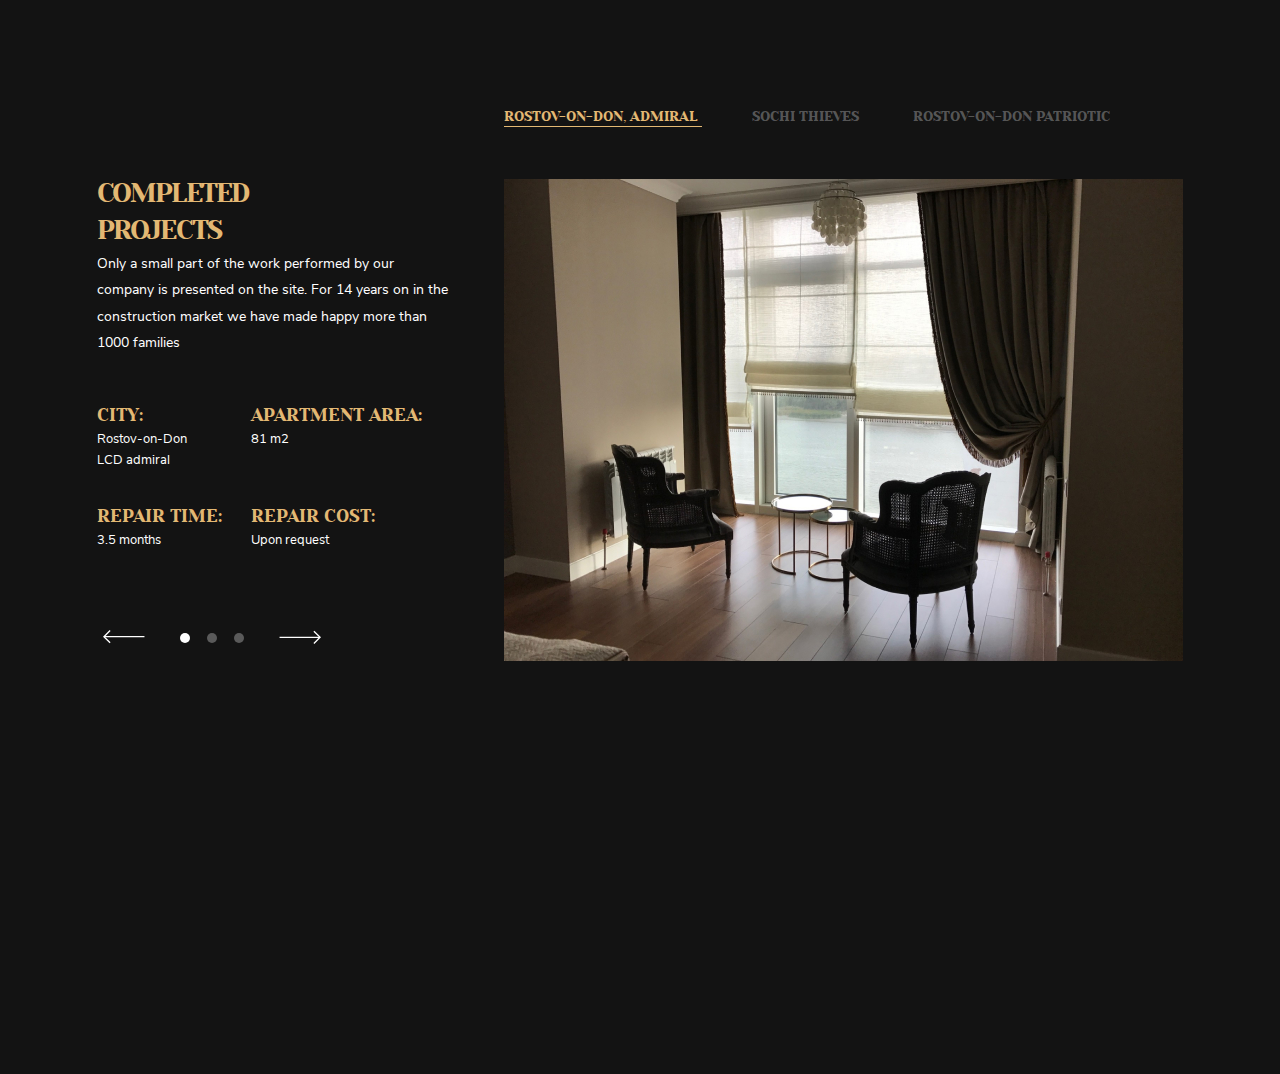
==== imdex.html @ c3ad8a21 "Init css" ====
<!DOCTYPE html>
<html lang="en">

<head>
    <meta charset="UTF-8">
    <meta http-equiv="X-UA-Compatible" content="IE=edge">
    <meta name="viewport" content="width=device-width, initial-scale=1.0">
    <title>Document</title>
    <link rel="stylesheet" href="css/style.css">
    <script src="js/script.js" defer></script>
</head>

<body>
    <section class="main-projects">
        <div class="container main-projects__content">
            <div class="main-project__top">
                <h2 id="projects" class="main-projects__h2">Completed<br> projects</h2>
                <p class="main-projects__p">Only a small part of the work performed by our company is presented on
                    the site. For 14 years on in the construction
                    market we have made happy more than 1000 families</p>
            </div>
            <div class="main-projects__left">

                <div class="main-projects__container">
                    <div class="main-projects__block">
                        <h3 class="main-projects__h3">City:</h3>
                        <span class="main-projects__text">Rostov-on-Don<br>
                            LCD admiral</span>
                    </div>
                    <div class="main-projects__block">
                        <h3 class="main-projects__h3">apartment area:</h3>
                        <span class="main-projects__text">81 m2</span>
                    </div>
                    <div class="main-projects__block">
                        <h3 class="main-projects__h3">Repair time:</h3>
                        <span class="main-projects__text">3.5 months</span>
                    </div>
                    <div class="main-projects__block">
                        <h3 class="main-projects__h3">Repair Cost:</h3>
                        <span class="main-projects__text">Upon request</span>
                    </div>
                </div>
                <div class="main-projects__slider-nav">
                    <button class="button-left">
                        <svg class="arrow-left" width="42" height="14" viewBox="0 0 42 14" fill="none"
                            xmlns="http://www.w3.org/2000/svg">
                            <path fill-rule="evenodd" clip-rule="evenodd"
                                d="M6.63807 13.2761L2.29917e-05 6.63808L6.63807 3.80641e-05L7.58563 0.947606L1.89516 6.63808L7.58563 12.3286L6.63807 13.2761Z">
                            </path>
                            <path fill-rule="evenodd" clip-rule="evenodd"
                                d="M0.947579 5.96828L41.4556 5.96829L41.4556 7.30835L0.947578 7.30834L0.947579 5.96828Z">
                            </path>
                        </svg>
                    </button>
                    <button class="button-center active-button"></button>
                    <button class="button-center"></button>
                    <button class="button-center"></button>
                    <button class="button-right">
                        <svg class="arrow-right" width="42" height="14" viewBox="0 0 42 14" fill="none"
                            xmlns="http://www.w3.org/2000/svg">
                            <path fill-rule="evenodd" clip-rule="evenodd"
                                d="M6.63807 13.2761L2.29917e-05 6.63808L6.63807 3.80641e-05L7.58563 0.947606L1.89516 6.63808L7.58563 12.3286L6.63807 13.2761Z">
                            </path>
                            <path fill-rule="evenodd" clip-rule="evenodd"
                                d="M0.947579 5.96828L41.4556 5.96829L41.4556 7.30835L0.947578 7.30834L0.947579 5.96828Z">
                            </path>
                        </svg>
                    </button>
                </div>

            </div>

            <div class="main-projects__right">
                <nav class="main-projects__nav">
                    <a href="#" class="active" title="Rostov-on-Don, Admiral">
                        Rostov-on-Don, Admiral
                    </a>
                    <a href="#" class="main-projects__link" title="Sochi Thieves">
                        Sochi Thieves
                    </a>
                    <a href="#" class="main-projects__link" title="Rostov-on-Don Patriotic">
                        Rostov-on-Don Patriotic
                    </a>
                </nav>

                <div class="main-projects__slider">

                </div>
            </div>
        </div>
    </section>
</body>

</html>
---- css/style.css ----
@font-face{font-family:'nunitosans';src:url('../fonts/nunitosans-regular-webfont.woff2') format('woff2'),url('../fonts/nunitosans-regular-webfont.woff') format('woff'),url('../fonts/nunitosans-regular-webfont.ttf') format('truetype');font-weight:400;font-style:normal}@font-face{font-family:'nunitosans-italic';src:url('../fonts/nunitosans-italic-webfont.woff2') format('woff2'),url('../fonts/nunitosans-italic-webfont.woff') format('woff'),url('../fonts/nunitosans-italic-webfont.ttf') format('truetype');font-weight:400;font-style:normal}@font-face{font-family:'yesevaone';src:url('../fonts/yesevaone-regular_v2-webfont.woff2') format('woff2'),url('../fonts/yesevaone-regular_v2-webfont.woff') format('woff'),url('../fonts/yesevaone-regular_v2-webfont.ttf') format('truetype');font-weight:400;font-style:normal}*{-webkit-box-sizing:border-box;box-sizing:border-box;margin:0}.button{font-style:"nunitosans-italic",sans-serif;font-style:italic;font-size:11px;border-radius:2px;background-color:#e3b873;-webkit-box-shadow:0 5px 15px 0 rgba(227,184,115,0.2);box-shadow:0 5px 15px 0 rgba(227,184,115,0.2);color:#fff;text-transform:uppercase;border:none;-webkit-transition:background-color .5s ease-out;transition:background-color .5s ease-out;cursor:pointer}.button:hover{background:#dba249}.button:active{color:#b3b3b3;background-color:#f4e3c8}.header-button{padding:13px 33px;cursor:pointer}.main-home__button{width:207px;height:51px;margin-right:20px}.transparent{background-color:transparent;border-radius:2px;border:1px solid #fff}.button-left,.button-right{background:none;border:none;cursor:pointer}.arrow-left,.arrow-right{fill:#fff}.button-left .arrow-left:hover,.button-right .arrow-right:hover{fill:rgba(255,255,255,0.3)}.arrow-right{-webkit-transform:rotate(180deg);transform:rotate(180deg)}.button-center{display:inline-block;width:10px;height:10px;border-radius:100%;background-color:rgba(255,255,255,0.3);cursor:pointer;border:none;padding:0}.button-center:hover{background-color:#fff}.active-button{background-color:#fff}.main-projects__slider-nav>button:not(:last-child){margin-right:17px}.main-projects__slider-nav button:nth-last-child(2){margin-right:0}.main-projects__slider-nav button:first-child{margin-right:29px}.main-projects__slider-nav button:last-child{margin-left:29px}.main-video__button{position:absolute;-webkit-box-align:center;-ms-flex-align:center;align-items:center;width:85px;height:85px;border-radius:100%;padding:0;border:none;background-color:#e3b873;right:0;left:0;top:0;bottom:0;margin:auto;cursor:pointer;-webkit-transition:background-color .2s ease-in-out;transition:background-color .2s ease-in-out}.main-video__button .play-ico{position:absolute;width:0;height:0;left:40%;-webkit-transform:translate(-40%, 0);transform:translate(-40%, 0);border-left:12px solid transparent;border-right:12px solid transparent;border-bottom:20px solid #fff;rotate:90deg}.main-video__button:hover{background-color:#dba249}.main-video__button:active{background-color:#ebce9d}.main-video__button:focus{-webkit-box-shadow:0 0 0 1px #fff;box-shadow:0 0 0 1px #fff}.main-projects__p{font-family:"nunitosans",sans-serif;font-weight:400;font-style:normal;color:#fff;font-size:14px;line-height:190.96%}.main-projects__text{font-family:"nunitosans",sans-serif;font-weight:400;font-style:normal;color:#fff;font-size:13px;line-height:163.68%}.main-projects__h2{font-family:"yesevaone",sans-serif;font-weight:400;font-style:normal;color:#e3b873;line-height:138.6%;text-transform:uppercase;font-size:27px;letter-spacing:-1.89px;margin:0;padding-top:176px}.main-projects__h3{font-family:"yesevaone",sans-serif;font-weight:400;font-style:normal;color:#e3b873;line-height:138.6%;text-transform:uppercase;font-size:18px}.active{margin-right:50px;font-family:"yesevaone",sans-serif;font-weight:400;font-style:normal;color:#e3b873;line-height:138.6%;text-transform:uppercase;font-size:14px;border-bottom:1px solid #e3b873;text-decoration:none}.main-projects__link{margin-right:50px;font-family:"yesevaone",sans-serif;font-weight:400;font-style:normal;color:rgba(255,255,255,0.3);line-height:138.6%;text-transform:uppercase;font-size:14px;text-decoration:none;white-space:nowrap;-webkit-transition:color .4s ease-in-out;transition:color .4s ease-in-out}.main-projects__link:hover{color:#fff}.header-section:not(button){font-family:"nunitosans",sans-serif;font-weight:400;font-style:normal;font-size:11px;line-height:normal}.main-projects__content{display:grid;grid-template-columns:auto auto;grid-template-rows:auto;grid-column-gap:50px}.main-projects__container{display:grid;grid-template-columns:auto 1fr;grid-template-rows:auto auto;grid-column-gap:29px;grid-row-gap:34px}.main-projects__left{grid-column-start:1;grid-column-end:1;grid-row-start:1;grid-row-end:1;padding-top:404px}.main-project__top{grid-column-start:1;grid-column-end:1;grid-row-start:1;grid-row-end:1}.main-projects__slider-nav{display:-webkit-box;display:-ms-flexbox;display:flex;-webkit-box-orient:horizontal;-webkit-box-direction:normal;-ms-flex-direction:row;flex-direction:row;-webkit-box-align:center;-ms-flex-align:center;align-items:center;height:14px;margin-top:80px}.main-projects{height:1074px;background-color:#131313}.main-projects__content{padding-left:42px}.main-projects__nav{padding-top:107px;padding-bottom:52px}.main-projects__right{padding-right:42px}.main-projects__slider{background:no-repeat url("../images/slider_1.jpg");width:679px;height:482px}.main-projects__content{background-color:#131313;max-width:1170px;margin:0 auto}
/*# sourceMappingURL=style.css.map */
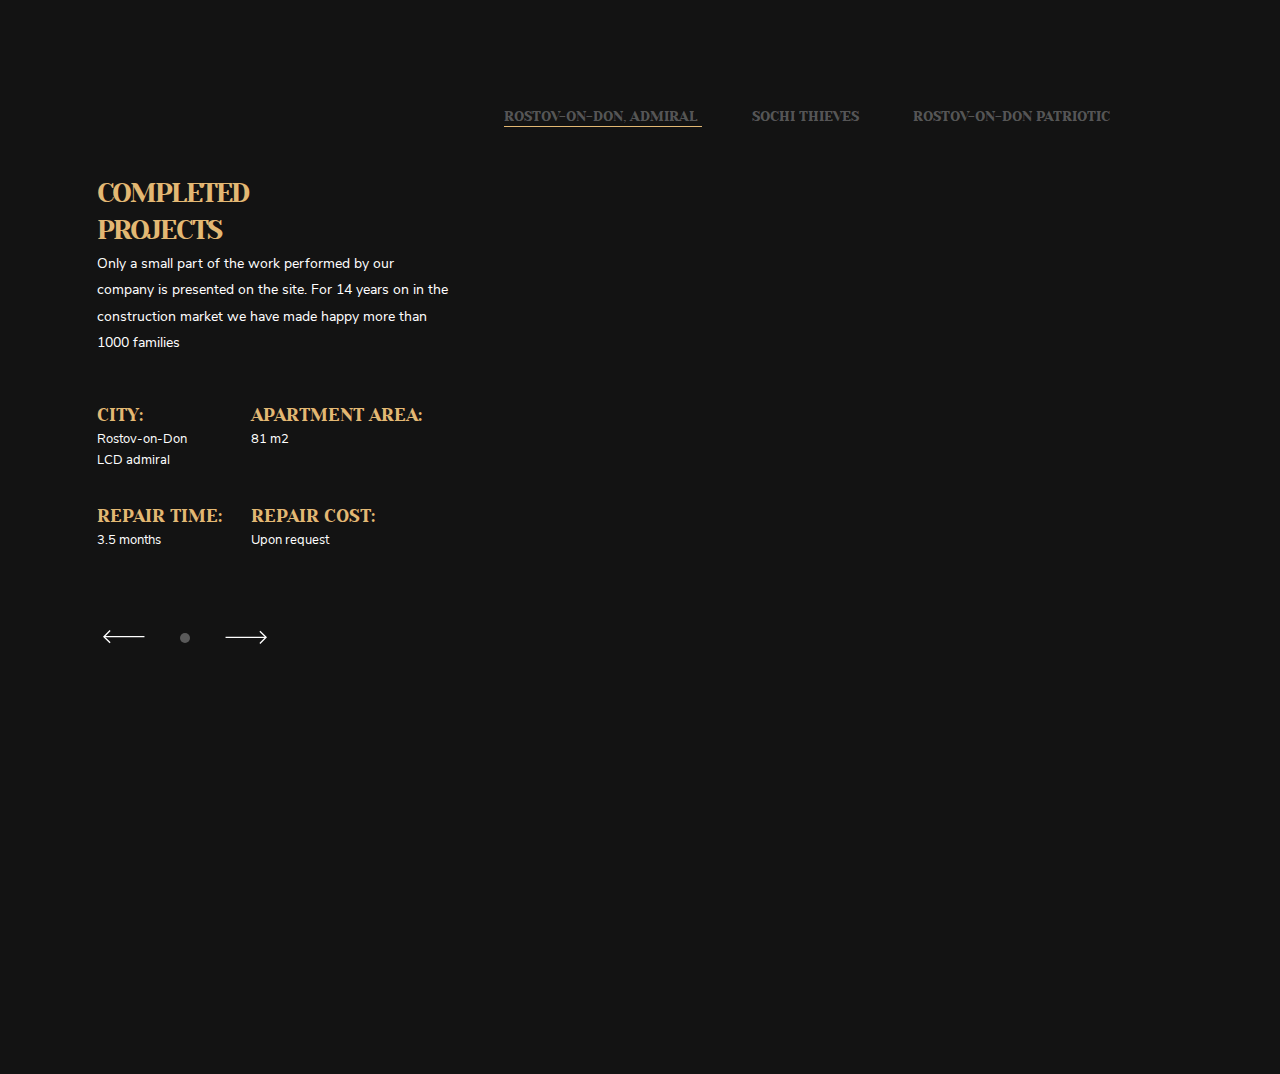
==== commit 3c25ad9c: "Add some js" ====
--- a/imdex.html
+++ b/imdex.html
@@ -41,7 +41,7 @@
                     </div>
                 </div>
                 <div class="main-projects__slider-nav">
-                    <button class="button-left">
+                    <button class="slider__arrows left">
                         <svg class="arrow-left" width="42" height="14" viewBox="0 0 42 14" fill="none"
                             xmlns="http://www.w3.org/2000/svg">
                             <path fill-rule="evenodd" clip-rule="evenodd"
@@ -52,10 +52,13 @@
                             </path>
                         </svg>
                     </button>
-                    <button class="button-center active-button"></button>
-                    <button class="button-center"></button>
-                    <button class="button-center"></button>
-                    <button class="button-right">
+                    <!--
+                    <button class="dots active-button"></button>
+                    <button class="dots"></button>
+                    <button class="dots"></button>
+                    -->
+                    <div class="dots"></div>
+                    <button class="slider__arrows right">
                         <svg class="arrow-right" width="42" height="14" viewBox="0 0 42 14" fill="none"
                             xmlns="http://www.w3.org/2000/svg">
                             <path fill-rule="evenodd" clip-rule="evenodd"
@@ -72,7 +75,7 @@
 
             <div class="main-projects__right">
                 <nav class="main-projects__nav">
-                    <a href="#" class="active" title="Rostov-on-Don, Admiral">
+                    <a href="#" class="main-projects__link active" title="Rostov-on-Don, Admiral">
                         Rostov-on-Don, Admiral
                     </a>
                     <a href="#" class="main-projects__link" title="Sochi Thieves">
@@ -83,7 +86,7 @@
                     </a>
                 </nav>
 
-                <div class="main-projects__slider">
+                <div class="main-projects-slider__images">
 
                 </div>
             </div>
--- a/css/style.css
+++ b/css/style.css
@@ -1,2 +1,2 @@
-@font-face{font-family:'nunitosans';src:url('../fonts/nunitosans-regular-webfont.woff2') format('woff2'),url('../fonts/nunitosans-regular-webfont.woff') format('woff'),url('../fonts/nunitosans-regular-webfont.ttf') format('truetype');font-weight:400;font-style:normal}@font-face{font-family:'nunitosans-italic';src:url('../fonts/nunitosans-italic-webfont.woff2') format('woff2'),url('../fonts/nunitosans-italic-webfont.woff') format('woff'),url('../fonts/nunitosans-italic-webfont.ttf') format('truetype');font-weight:400;font-style:normal}@font-face{font-family:'yesevaone';src:url('../fonts/yesevaone-regular_v2-webfont.woff2') format('woff2'),url('../fonts/yesevaone-regular_v2-webfont.woff') format('woff'),url('../fonts/yesevaone-regular_v2-webfont.ttf') format('truetype');font-weight:400;font-style:normal}*{-webkit-box-sizing:border-box;box-sizing:border-box;margin:0}.button{font-style:"nunitosans-italic",sans-serif;font-style:italic;font-size:11px;border-radius:2px;background-color:#e3b873;-webkit-box-shadow:0 5px 15px 0 rgba(227,184,115,0.2);box-shadow:0 5px 15px 0 rgba(227,184,115,0.2);color:#fff;text-transform:uppercase;border:none;-webkit-transition:background-color .5s ease-out;transition:background-color .5s ease-out;cursor:pointer}.button:hover{background:#dba249}.button:active{color:#b3b3b3;background-color:#f4e3c8}.header-button{padding:13px 33px;cursor:pointer}.main-home__button{width:207px;height:51px;margin-right:20px}.transparent{background-color:transparent;border-radius:2px;border:1px solid #fff}.button-left,.button-right{background:none;border:none;cursor:pointer}.arrow-left,.arrow-right{fill:#fff}.button-left .arrow-left:hover,.button-right .arrow-right:hover{fill:rgba(255,255,255,0.3)}.arrow-right{-webkit-transform:rotate(180deg);transform:rotate(180deg)}.button-center{display:inline-block;width:10px;height:10px;border-radius:100%;background-color:rgba(255,255,255,0.3);cursor:pointer;border:none;padding:0}.button-center:hover{background-color:#fff}.active-button{background-color:#fff}.main-projects__slider-nav>button:not(:last-child){margin-right:17px}.main-projects__slider-nav button:nth-last-child(2){margin-right:0}.main-projects__slider-nav button:first-child{margin-right:29px}.main-projects__slider-nav button:last-child{margin-left:29px}.main-video__button{position:absolute;-webkit-box-align:center;-ms-flex-align:center;align-items:center;width:85px;height:85px;border-radius:100%;padding:0;border:none;background-color:#e3b873;right:0;left:0;top:0;bottom:0;margin:auto;cursor:pointer;-webkit-transition:background-color .2s ease-in-out;transition:background-color .2s ease-in-out}.main-video__button .play-ico{position:absolute;width:0;height:0;left:40%;-webkit-transform:translate(-40%, 0);transform:translate(-40%, 0);border-left:12px solid transparent;border-right:12px solid transparent;border-bottom:20px solid #fff;rotate:90deg}.main-video__button:hover{background-color:#dba249}.main-video__button:active{background-color:#ebce9d}.main-video__button:focus{-webkit-box-shadow:0 0 0 1px #fff;box-shadow:0 0 0 1px #fff}.main-projects__p{font-family:"nunitosans",sans-serif;font-weight:400;font-style:normal;color:#fff;font-size:14px;line-height:190.96%}.main-projects__text{font-family:"nunitosans",sans-serif;font-weight:400;font-style:normal;color:#fff;font-size:13px;line-height:163.68%}.main-projects__h2{font-family:"yesevaone",sans-serif;font-weight:400;font-style:normal;color:#e3b873;line-height:138.6%;text-transform:uppercase;font-size:27px;letter-spacing:-1.89px;margin:0;padding-top:176px}.main-projects__h3{font-family:"yesevaone",sans-serif;font-weight:400;font-style:normal;color:#e3b873;line-height:138.6%;text-transform:uppercase;font-size:18px}.active{margin-right:50px;font-family:"yesevaone",sans-serif;font-weight:400;font-style:normal;color:#e3b873;line-height:138.6%;text-transform:uppercase;font-size:14px;border-bottom:1px solid #e3b873;text-decoration:none}.main-projects__link{margin-right:50px;font-family:"yesevaone",sans-serif;font-weight:400;font-style:normal;color:rgba(255,255,255,0.3);line-height:138.6%;text-transform:uppercase;font-size:14px;text-decoration:none;white-space:nowrap;-webkit-transition:color .4s ease-in-out;transition:color .4s ease-in-out}.main-projects__link:hover{color:#fff}.header-section:not(button){font-family:"nunitosans",sans-serif;font-weight:400;font-style:normal;font-size:11px;line-height:normal}.main-projects__content{display:grid;grid-template-columns:auto auto;grid-template-rows:auto;grid-column-gap:50px}.main-projects__container{display:grid;grid-template-columns:auto 1fr;grid-template-rows:auto auto;grid-column-gap:29px;grid-row-gap:34px}.main-projects__left{grid-column-start:1;grid-column-end:1;grid-row-start:1;grid-row-end:1;padding-top:404px}.main-project__top{grid-column-start:1;grid-column-end:1;grid-row-start:1;grid-row-end:1}.main-projects__slider-nav{display:-webkit-box;display:-ms-flexbox;display:flex;-webkit-box-orient:horizontal;-webkit-box-direction:normal;-ms-flex-direction:row;flex-direction:row;-webkit-box-align:center;-ms-flex-align:center;align-items:center;height:14px;margin-top:80px}.main-projects{height:1074px;background-color:#131313}.main-projects__content{padding-left:42px}.main-projects__nav{padding-top:107px;padding-bottom:52px}.main-projects__right{padding-right:42px}.main-projects__slider{background:no-repeat url("../images/slider_1.jpg");width:679px;height:482px}.main-projects__content{background-color:#131313;max-width:1170px;margin:0 auto}
+@font-face{font-family:'nunitosans';src:url('../fonts/nunitosans-regular-webfont.woff2') format('woff2'),url('../fonts/nunitosans-regular-webfont.woff') format('woff'),url('../fonts/nunitosans-regular-webfont.ttf') format('truetype');font-weight:400;font-style:normal}@font-face{font-family:'nunitosans-italic';src:url('../fonts/nunitosans-italic-webfont.woff2') format('woff2'),url('../fonts/nunitosans-italic-webfont.woff') format('woff'),url('../fonts/nunitosans-italic-webfont.ttf') format('truetype');font-weight:400;font-style:normal}@font-face{font-family:'yesevaone';src:url('../fonts/yesevaone-regular_v2-webfont.woff2') format('woff2'),url('../fonts/yesevaone-regular_v2-webfont.woff') format('woff'),url('../fonts/yesevaone-regular_v2-webfont.ttf') format('truetype');font-weight:400;font-style:normal}*{-webkit-box-sizing:border-box;box-sizing:border-box;margin:0}.slider__arrows{background:none;border:none;cursor:pointer}.arrow-left,.arrow-right{fill:#fff}.slider__arrows .arrow-left:hover,.slider__arrows .arrow-right:hover{fill:rgba(255,255,255,0.3)}.arrow-right{-webkit-transform:rotate(180deg);transform:rotate(180deg)}.dots{display:inline-block;width:10px;height:10px;border-radius:100%;background-color:rgba(255,255,255,0.3);cursor:pointer;border:none;padding:0}.dots:hover{background-color:#fff}.active-button{background-color:#fff}.main-projects__slider-nav>button:not(:last-child){margin-right:17px}.main-projects__slider-nav button:nth-last-child(2){margin-right:0}.main-projects__slider-nav button:first-child{margin-right:29px}.main-projects__slider-nav button:last-child{margin-left:29px}.main-projects__p{font-family:"nunitosans",sans-serif;font-weight:400;font-style:normal;color:#fff;font-size:14px;line-height:190.96%}.main-projects__text{font-family:"nunitosans",sans-serif;font-weight:400;font-style:normal;color:#fff;font-size:13px;line-height:163.68%}.main-projects__h2{font-family:"yesevaone",sans-serif;font-weight:400;font-style:normal;color:#e3b873;line-height:138.6%;text-transform:uppercase;font-size:27px;letter-spacing:-1.89px;margin:0;padding-top:176px}.main-projects__h3{font-family:"yesevaone",sans-serif;font-weight:400;font-style:normal;color:#e3b873;line-height:138.6%;text-transform:uppercase;font-size:18px}.active{margin-right:50px;font-family:"yesevaone",sans-serif;font-weight:400;font-style:normal;color:#e3b873;line-height:138.6%;text-transform:uppercase;font-size:14px;border-bottom:1px solid #e3b873;text-decoration:none}.main-projects__link{margin-right:50px;font-family:"yesevaone",sans-serif;font-weight:400;font-style:normal;color:rgba(255,255,255,0.3);line-height:138.6%;text-transform:uppercase;font-size:14px;text-decoration:none;white-space:nowrap;-webkit-transition:color .4s ease-in-out;transition:color .4s ease-in-out}.main-projects__link:hover{color:#fff}.header-section:not(button){font-family:"nunitosans",sans-serif;font-weight:400;font-style:normal;font-size:11px;line-height:normal}.main-projects__content{display:grid;grid-template-columns:auto auto;grid-template-rows:auto;grid-column-gap:50px}.main-projects__container{display:grid;grid-template-columns:auto 1fr;grid-template-rows:auto auto;grid-column-gap:29px;grid-row-gap:34px}.main-projects__left{grid-column-start:1;grid-column-end:1;grid-row-start:1;grid-row-end:1;padding-top:404px}.main-project__top{grid-column-start:1;grid-column-end:1;grid-row-start:1;grid-row-end:1}.main-projects__slider-nav{display:-webkit-box;display:-ms-flexbox;display:flex;-webkit-box-orient:horizontal;-webkit-box-direction:normal;-ms-flex-direction:row;flex-direction:row;-webkit-box-align:center;-ms-flex-align:center;align-items:center;height:14px;margin-top:80px}.main-projects{height:1074px;background-color:#131313}.main-projects__content{padding-left:42px}.main-projects__nav{padding-top:107px;padding-bottom:52px}.main-projects__right{padding-right:42px}.main-projects-slider__images{width:679px;height:482px}.main-projects__content{background-color:#131313;max-width:1170px;margin:0 auto}
 /*# sourceMappingURL=style.css.map */